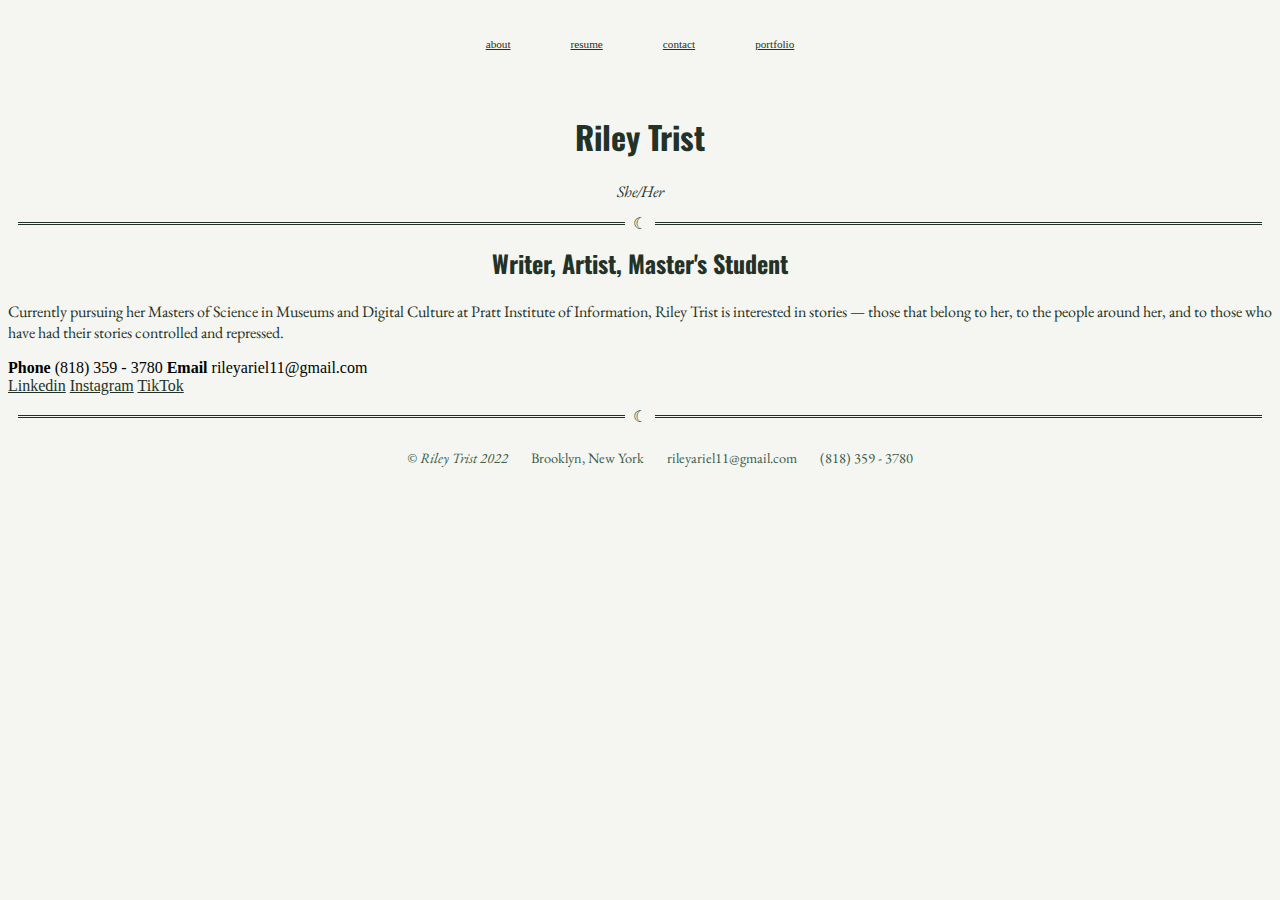
==== index.html @ dbdfa4a0 "Add files via upload" ====
<!DOCTYPE html>
<html lang="en">
  <head>
    <meta charset="utf-8">
    <meta name="viewport" content="width=device-width, initial-scale=1.0">
    <title>Riley Trist</title>

<link rel="preconnect" href="https://fonts.gstatic.com" crossorigin>
<link href="https://fonts.googleapis.com/css2?family=EB+Garamond&family=Josefin+Sans:wght@300&family=Oswald&display=swap" rel="stylesheet">
<link rel="preconnect" href="https://fonts.googleapis.com">
<link rel="preconnect" href="https://fonts.gstatic.com" crossorigin>
<link href="https://fonts.googleapis.com/css2?family=Oswald&display=swap" rel="stylesheet">
<link rel="stylesheet" href="./style.css">

 <ul class="header">
    <li><a href="./index.html">about</a></p>
    <li><a href="./resume.html">resume</a></p>
    <li><a href="./contact.html">contact</a></p>
    <li><a href="./portfolio.html">portfolio</a></p>
 </ul>
  </head>
  <body>
    <main>
        <h1>Riley Trist</h1>
       	 	<p class="pronouns"><em>She/Her</em></p>  
       	 	<p id="design"></p>
        <hr>
        <h2>Writer, Artist, Master's Student</h2>
        	<p>Currently pursuing her Masters of Science in Museums and Digital Culture at Pratt Institute of Information, Riley Trist is interested in stories — those that belong to her, to the people around her, and to those who have had their stories controlled and repressed.</p>
        <div class="contact">
       	 	<span><strong>Phone</strong> (818) 359 - 3780</span>
        	<span><strong>Email</strong> rileyariel11@gmail.com</span>
        </div>
        <div class="socials">
        	<span><a href="https://www.linkedin.com/in/rileytrist">Linkedin</a></span>
        	<span><a href="https://www.instagram.com/rileyarielart/">Instagram</a></span>
        	<span><a href="https://www.tiktok.com/@withlove.riley?lang=en">TikTok</a><span>
        </div>
    </main>
  </body>
  <footer>
  		<hr>
  		<div class="listing">
			<ul>
				<li><em>© Riley Trist 2022</em></li>
				<li>Brooklyn, New York</li>
				<li>rileyariel11@gmail.com</li>
				<li>(818) 359 - 3780</li>
			</ul>
		</div>
	</footer>
</html>
---- style.css ----
body {
	background-color: #F5F6F1;
	}
	
.header {
	list-style-type: none;
	text-align: center;
	padding: 0;
	margin: 0;
}

.header li {
	display: inline-block;
	font-size: .7em;
	padding: 20px;
}

h1 {
	text-align: center;
    font-family: 'Oswald', sans-serif;
    color: #233226;
    text-align: center;
}

.pronouns {
text-align: center;
}

hr {
  border-top: medium double #233226;
  overflow: visible;
  padding: 0;
  color: #233226;
  text-align: center;
  line-height: 1px;
  height: 1px; 
  font-size: 1em; 
  border-width: 1px 0;
  border-style: solid;
  border-color: #233226;
  margin: 20px 10px; 
}	


hr:after {
	content: "☾"; 
 	color: #233226;
  	display: inline; 
  	background-color: #F5F6F1;
 	padding: 0 0.5em; 
}

	

h2 {
	font-family: 'Oswald', sans-serif;
    color: #233226;
    text-align: center;
    }

p {
    font-family:'EB Garamond';
    color: #233226;
}

table {
    font-family: 'Oswald';
    font-size: .9em;
    background-color: #b1cdaf;
    padding: 20px;   
    border-radius: 15px;
    margin: 6px;  
    margin-left: auto;
    margin-right: auto;
    margin-top: 40px;
    margin-bottom: 40px;
}

th, td {
    border-bottom-style: solid;
    border-bottom-width: 1px;
    padding: 6px;  
    border-color: #b1cdaf;
    text-align: center;
}

ul {
    list-style: none;
}

.listing {
    font-family: 'EB Garamond';
    color: #3b5b49;
	padding: 0px;
	margin: 0;
    text-align: center;
}

.listing li {
	display: inline-block;
	font-size: .9em;
	padding: auto;
}


li {
    display: inline;
    margin: 10px;
    text-align: left;
}

.socials{
	display: inline-block;
	text-align: center;
	}

a:link {
    color: #233226;
}

a:visited {
    color: #513d2b;
}

a:hover {
    color: #948e73;
}
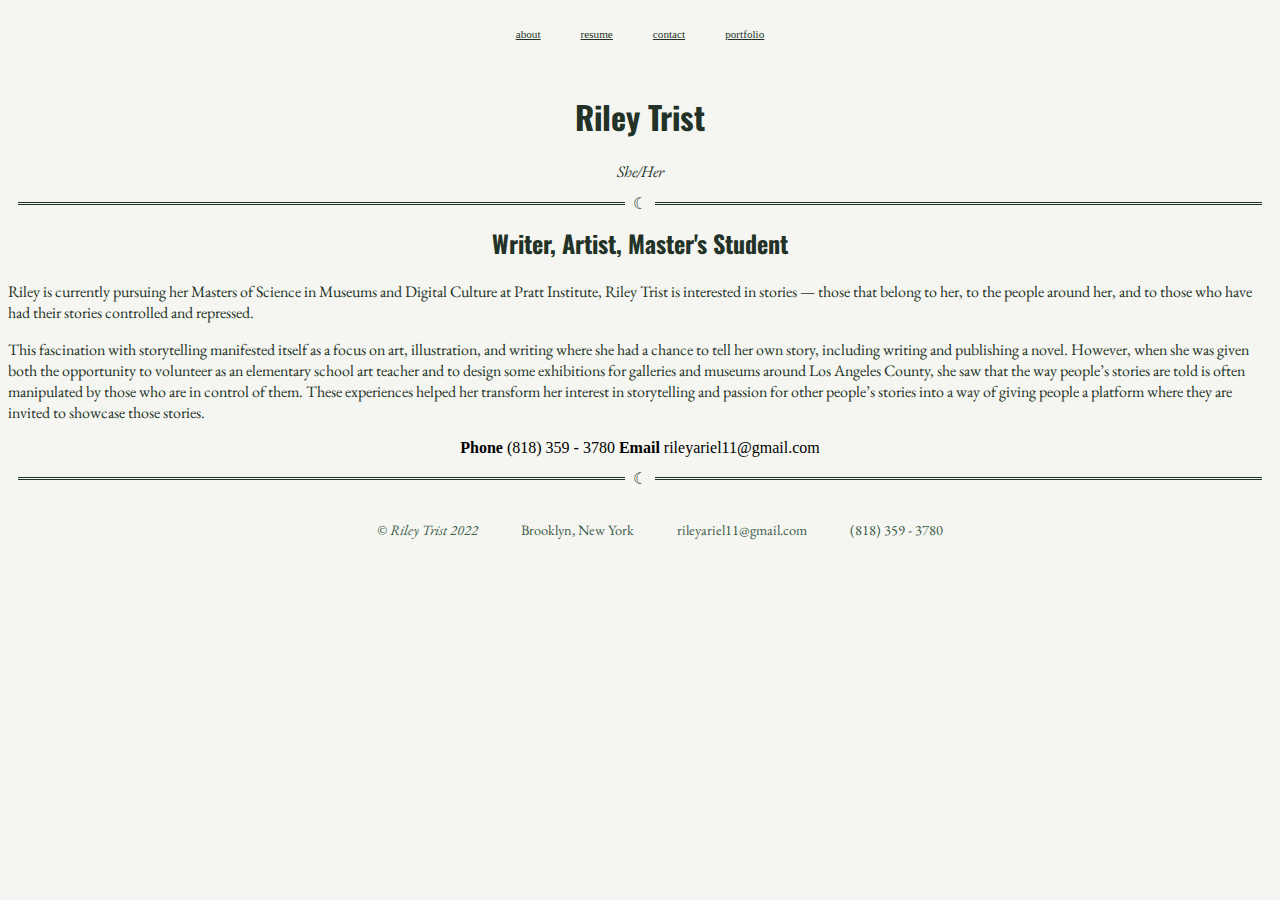
==== commit f64f71fb: "Add files via upload" ====
--- a/index.html
+++ b/index.html
@@ -26,16 +26,13 @@
        	 	<p id="design"></p>
         <hr>
         <h2>Writer, Artist, Master's Student</h2>
-        	<p>Currently pursuing her Masters of Science in Museums and Digital Culture at Pratt Institute of Information, Riley Trist is interested in stories — those that belong to her, to the people around her, and to those who have had their stories controlled and repressed.</p>
+        	<p>Riley is currently pursuing her Masters of Science in Museums and Digital Culture at Pratt Institute, Riley Trist is interested in stories — those that belong to her, to the people around her, and to those who have had their stories controlled and repressed.</p>
+        	<p>This fascination with storytelling manifested itself as a focus on art, illustration, and writing where she had a chance to tell her own story, including writing and publishing a novel. However, when she was given both the opportunity to volunteer as an elementary school art teacher and to design some exhibitions for galleries and museums around Los Angeles County, she saw that the way people’s stories are told is often manipulated by those who are in control of them. These experiences helped her transform her interest in storytelling and passion for other people’s stories into a way of giving people a platform where they are invited to showcase those stories.</p>
         <div class="contact">
        	 	<span><strong>Phone</strong> (818) 359 - 3780</span>
         	<span><strong>Email</strong> rileyariel11@gmail.com</span>
         </div>
-        <div class="socials">
-        	<span><a href="https://www.linkedin.com/in/rileytrist">Linkedin</a></span>
-        	<span><a href="https://www.instagram.com/rileyarielart/">Instagram</a></span>
-        	<span><a href="https://www.tiktok.com/@withlove.riley?lang=en">TikTok</a><span>
-        </div>
+        
     </main>
   </body>
   <footer>
--- a/style.css
+++ b/style.css
@@ -23,22 +23,22 @@
 }
 
 .pronouns {
-text-align: center;
+	text-align: center;
 }
 
 hr {
-  border-top: medium double #233226;
-  overflow: visible;
-  padding: 0;
-  color: #233226;
-  text-align: center;
-  line-height: 1px;
-  height: 1px; 
-  font-size: 1em; 
-  border-width: 1px 0;
-  border-style: solid;
-  border-color: #233226;
-  margin: 20px 10px; 
+ 	border-top: medium double #233226;
+ 	overflow: visible;
+	padding: 0;
+	color: #233226;
+ 	text-align: center;
+ 	line-height: 1px;
+ 	height: 1px; 
+ 	font-size: 1em; 
+ 	border-width: 1px 0;
+ 	border-style: solid;
+ 	border-color: #233226;
+ 	margin: 20px 10px; 
 }	
 
 
@@ -67,22 +67,32 @@
     font-family: 'Oswald';
     font-size: .9em;
     background-color: #b1cdaf;
-    padding: 20px;   
-    border-radius: 15px;
-    margin: 6px;  
+    padding: 80px;    
     margin-left: auto;
     margin-right: auto;
     margin-top: 40px;
     margin-bottom: 40px;
 }
 
-th, td {
-    border-bottom-style: solid;
-    border-bottom-width: 1px;
-    padding: 6px;  
-    border-color: #b1cdaf;
+.row {
+	display: flex;
+	
+}
+
+.column {
+	display: flex;
+	flex: 50%;
+	padding: 20px;
+}
+
+td {
+    text-align: left;
+    font-family: 'EB Garamond', serif; 
+}
+
+th {
     text-align: center;
-}
+    }
 
 ul {
     list-style: none;
@@ -94,20 +104,16 @@
 	padding: 0px;
 	margin: 0;
     text-align: center;
+    list-style-type: none;
 }
 
 .listing li {
 	display: inline-block;
 	font-size: .9em;
-	padding: auto;
+	padding: 20px;
 }
 
 
-li {
-    display: inline;
-    margin: 10px;
-    text-align: left;
-}
 
 .socials{
 	display: inline-block;
@@ -126,3 +132,9 @@
     color: #948e73;
 }
 
+.contact {
+	text-align: center;
+}
+
+
+
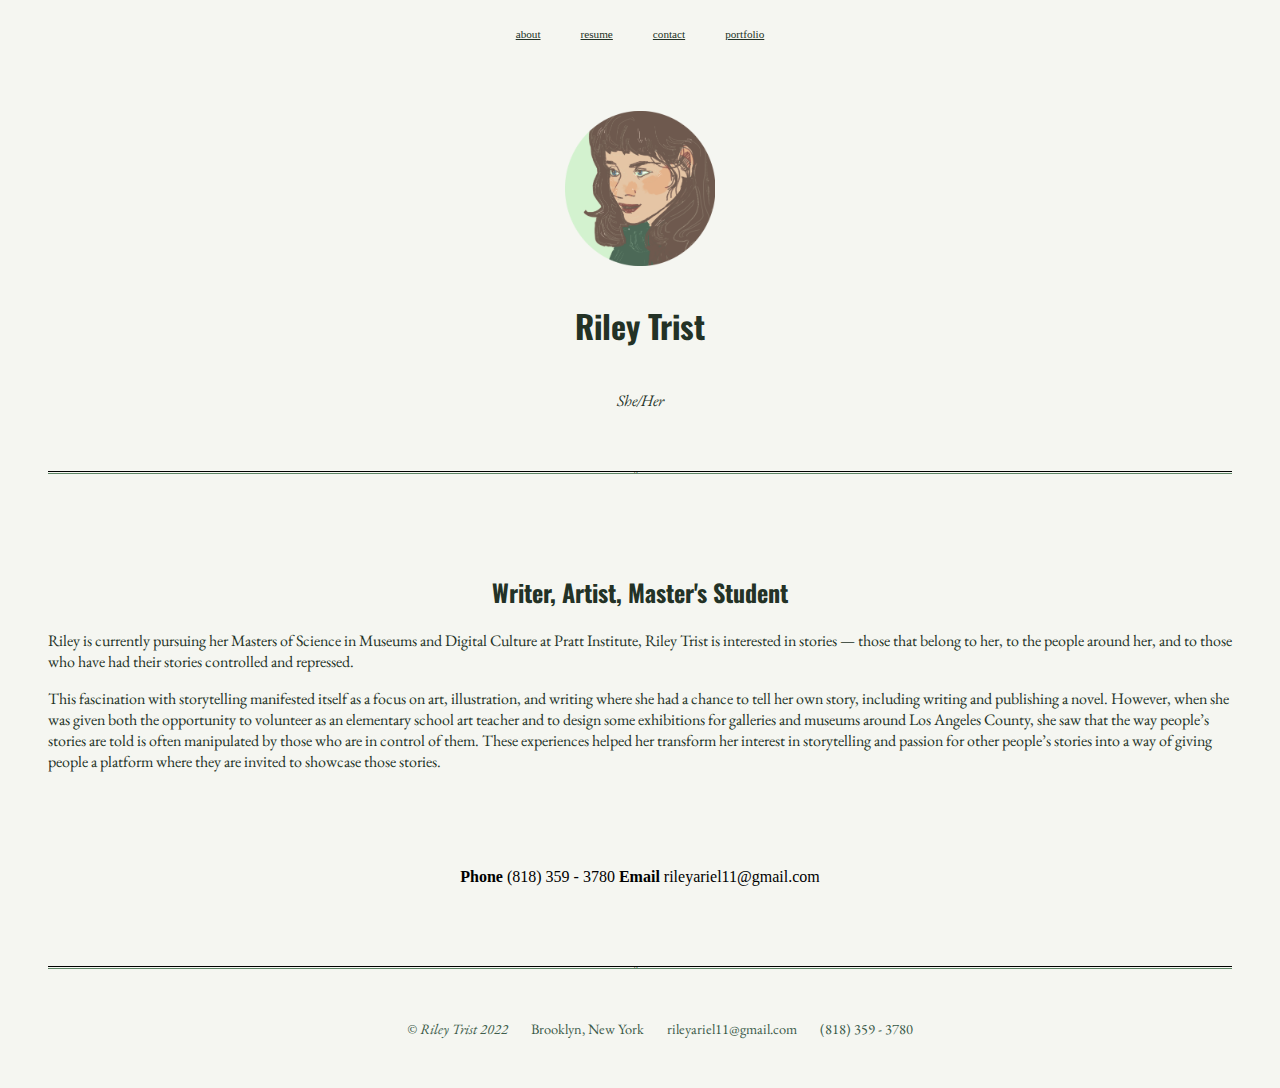
==== commit 2790526e: "Add files via upload" ====
--- a/index.html
+++ b/index.html
@@ -21,18 +21,23 @@
   </head>
   <body>
     <main>
+      <div class="me">
+        <img src="me.png" alt="picture of me" width="150" height="155">
+      </div>
         <h1>Riley Trist</h1>
-       	 	<p class="pronouns"><em>She/Her</em></p>  
+       	 	<p class="pronouns"><em>She/Her</em></p>
        	 	<p id="design"></p>
         <hr>
+        <div class="bio">
         <h2>Writer, Artist, Master's Student</h2>
         	<p>Riley is currently pursuing her Masters of Science in Museums and Digital Culture at Pratt Institute, Riley Trist is interested in stories — those that belong to her, to the people around her, and to those who have had their stories controlled and repressed.</p>
         	<p>This fascination with storytelling manifested itself as a focus on art, illustration, and writing where she had a chance to tell her own story, including writing and publishing a novel. However, when she was given both the opportunity to volunteer as an elementary school art teacher and to design some exhibitions for galleries and museums around Los Angeles County, she saw that the way people’s stories are told is often manipulated by those who are in control of them. These experiences helped her transform her interest in storytelling and passion for other people’s stories into a way of giving people a platform where they are invited to showcase those stories.</p>
+        </div>
         <div class="contact">
        	 	<span><strong>Phone</strong> (818) 359 - 3780</span>
         	<span><strong>Email</strong> rileyariel11@gmail.com</span>
         </div>
-        
+
     </main>
   </body>
   <footer>
@@ -46,4 +51,4 @@
 			</ul>
 		</div>
 	</footer>
-</html>+</html>
--- a/style.css
+++ b/style.css
@@ -1,7 +1,7 @@
 body {
 	background-color: #F5F6F1;
 	}
-	
+
 .header {
 	list-style-type: none;
 	text-align: center;
@@ -15,6 +15,20 @@
 	padding: 20px;
 }
 
+.me {
+	text-align:center;
+	padding-top: 40px;
+	padding-bottom: 10px;
+}
+
+.bio {
+	padding: 40px;
+}
+
+.projects, .education, .experience {
+	padding: 40px;
+}
+
 h1 {
 	text-align: center;
     font-family: 'Oswald', sans-serif;
@@ -24,33 +38,27 @@
 
 .pronouns {
 	text-align: center;
+	padding: 20px;
 }
 
 hr {
- 	border-top: medium double #233226;
- 	overflow: visible;
-	padding: 0;
-	color: #233226;
  	text-align: center;
  	line-height: 1px;
- 	height: 1px; 
- 	font-size: 1em; 
  	border-width: 1px 0;
- 	border-style: solid;
  	border-color: #233226;
- 	margin: 20px 10px; 
-}	
+ 	margin: 40px 40px;
+}
 
 
 hr:after {
-	content: "☾"; 
+	content: "☾";
  	color: #233226;
-  	display: inline; 
+  	display: inline;
   	background-color: #F5F6F1;
- 	padding: 0 0.5em; 
+ 	padding: 10px;
 }
 
-	
+
 
 h2 {
 	font-family: 'Oswald', sans-serif;
@@ -67,27 +75,33 @@
     font-family: 'Oswald';
     font-size: .9em;
     background-color: #b1cdaf;
-    padding: 80px;    
+    padding: 60px;
     margin-left: auto;
     margin-right: auto;
     margin-top: 40px;
     margin-bottom: 40px;
 }
 
+.pictures {
+background-color: #F5F6F1;
+}
+
+
 .row {
 	display: flex;
-	
+	align-items: center;
+	justify-content: center;
 }
 
 .column {
 	display: flex;
-	flex: 50%;
-	padding: 20px;
+	padding: 25px;
+	flex-wrap: wrap;
 }
 
 td {
     text-align: left;
-    font-family: 'EB Garamond', serif; 
+    font-family: 'EB Garamond', serif;
 }
 
 th {
@@ -101,24 +115,22 @@
 .listing {
     font-family: 'EB Garamond';
     color: #3b5b49;
-	padding: 0px;
-	margin: 0;
     text-align: center;
     list-style-type: none;
+		margin-top: 40px;
+		margin-bottom: 40px;
 }
 
 .listing li {
-	display: inline-block;
+	display: inline-flex;
 	font-size: .9em;
-	padding: 20px;
+	padding: 10px;
 }
-
-
 
 .socials{
 	display: inline-block;
 	text-align: center;
-	}
+}
 
 a:link {
     color: #233226;
@@ -134,7 +146,5 @@
 
 .contact {
 	text-align: center;
+	padding: 40px;
 }
-
-
-
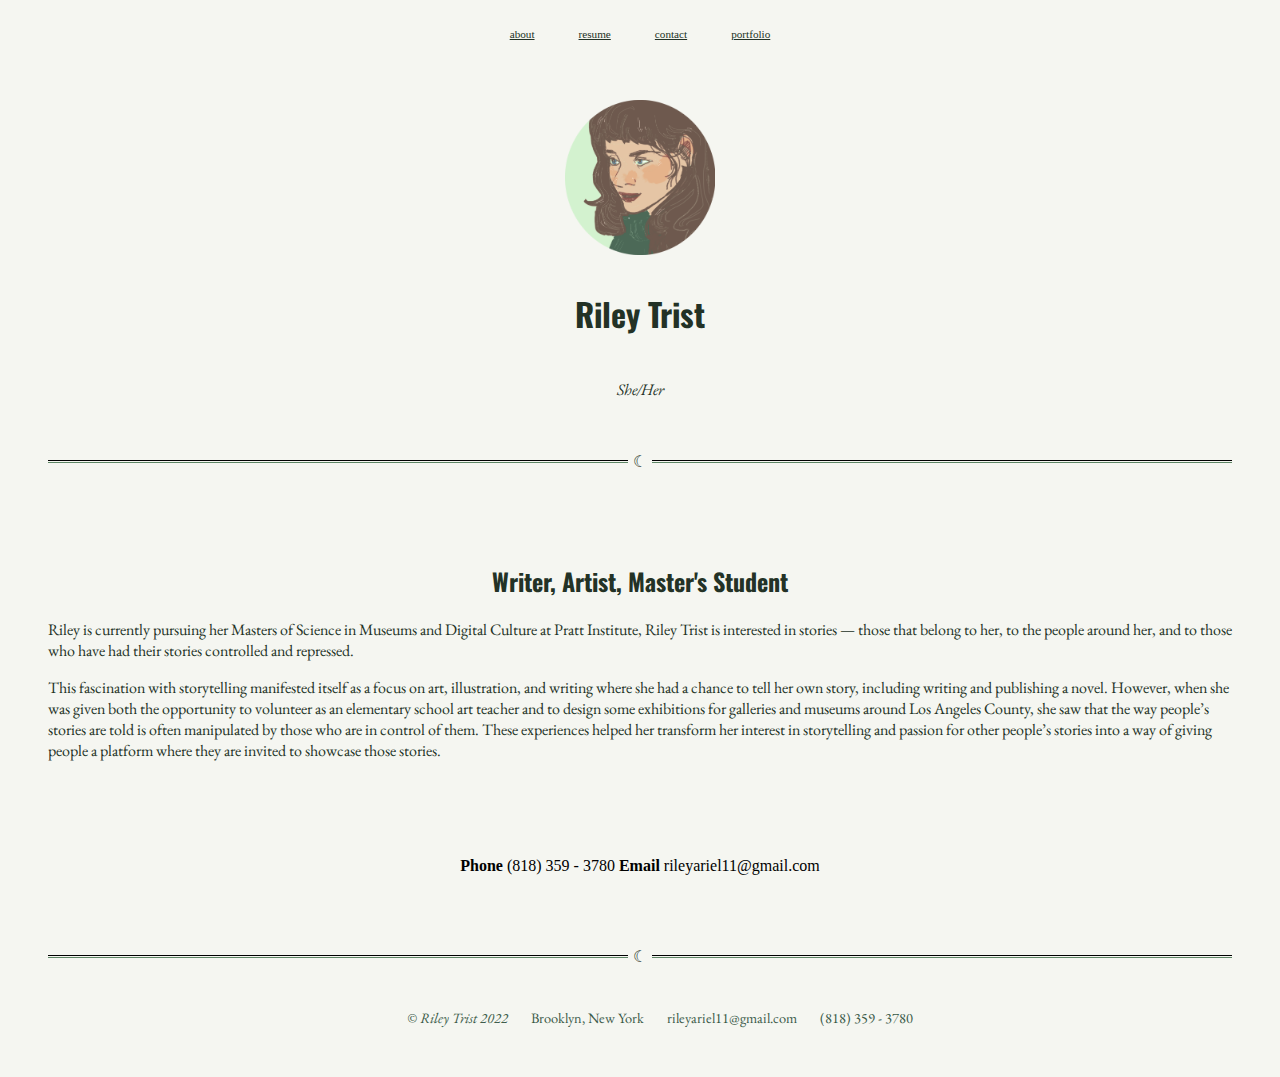
==== commit 19491cde: "Add files via upload" ====
--- a/index.html
+++ b/index.html
@@ -1,9 +1,10 @@
 <!DOCTYPE html>
 <html lang="en">
-  <head>
+<head>
     <meta charset="utf-8">
     <meta name="viewport" content="width=device-width, initial-scale=1.0">
     <title>Riley Trist</title>
+
 
 <link rel="preconnect" href="https://fonts.gstatic.com" crossorigin>
 <link href="https://fonts.googleapis.com/css2?family=EB+Garamond&family=Josefin+Sans:wght@300&family=Oswald&display=swap" rel="stylesheet">
@@ -13,21 +14,21 @@
 <link rel="stylesheet" href="./style.css">
 
  <ul class="header">
-    <li><a href="./index.html">about</a></p>
-    <li><a href="./resume.html">resume</a></p>
-    <li><a href="./contact.html">contact</a></p>
-    <li><a href="./portfolio.html">portfolio</a></p>
+    <li><a href="./index.html">about</a></li>
+    <li><a href="./resume.html">resume</a></li>
+    <li><a href="./contact.html">contact</a></li>
+    <li><a href="./portfolio.html">portfolio</a></li>
  </ul>
-  </head>
-  <body>
-    <main>
-      <div class="me">
+ <div class="me">
         <img src="me.png" alt="picture of me" width="150" height="155">
       </div>
         <h1>Riley Trist</h1>
        	 	<p class="pronouns"><em>She/Her</em></p>
        	 	<p id="design"></p>
-        <hr>
+</head>
+<hr>
+<body>
+    <main>
         <div class="bio">
         <h2>Writer, Artist, Master's Student</h2>
         	<p>Riley is currently pursuing her Masters of Science in Museums and Digital Culture at Pratt Institute, Riley Trist is interested in stories — those that belong to her, to the people around her, and to those who have had their stories controlled and repressed.</p>
@@ -40,15 +41,15 @@
 
     </main>
   </body>
+  <hr>
   <footer>
-  		<hr>
   		<div class="listing">
-			<ul>
+			<ol>
 				<li><em>© Riley Trist 2022</em></li>
 				<li>Brooklyn, New York</li>
 				<li>rileyariel11@gmail.com</li>
 				<li>(818) 359 - 3780</li>
-			</ul>
+			</ol>
 		</div>
 	</footer>
 </html>
--- a/style.css
+++ b/style.css
@@ -13,6 +13,15 @@
 	display: inline-block;
 	font-size: .7em;
 	padding: 20px;
+}
+
+.writing {
+	list-style-type: none;
+	padding: 60px;
+}
+
+.writing li {
+	list-style-type: none;
 }
 
 .me {
@@ -42,6 +51,7 @@
 }
 
 hr {
+ 	overflow: visible;
  	text-align: center;
  	line-height: 1px;
  	border-width: 1px 0;
@@ -54,8 +64,8 @@
 	content: "☾";
  	color: #233226;
   	display: inline;
-  	background-color: #F5F6F1;
- 	padding: 10px;
+ 	background-color: #F5F6F1;
+ 	padding: 5px;
 }
 
 
@@ -83,20 +93,21 @@
 }
 
 .pictures {
-background-color: #F5F6F1;
+	background-color: #F5F6F1;
+	text-align: left;
+	font-size: 30px;
+	color: #233226;
 }
 
-
 .row {
+	flex-wrap: wrap;
 	display: flex;
 	align-items: center;
 	justify-content: center;
 }
 
 .column {
-	display: flex;
 	padding: 25px;
-	flex-wrap: wrap;
 }
 
 td {
@@ -104,9 +115,18 @@
     font-family: 'EB Garamond', serif;
 }
 
+.left {
+	text-align: right;
+}
+
+.right {
+	text-align: left;
+}
+
 th {
     text-align: center;
-    }
+		padding: 20px;
+}
 
 ul {
     list-style: none;
@@ -148,3 +168,5 @@
 	text-align: center;
 	padding: 40px;
 }
+
+
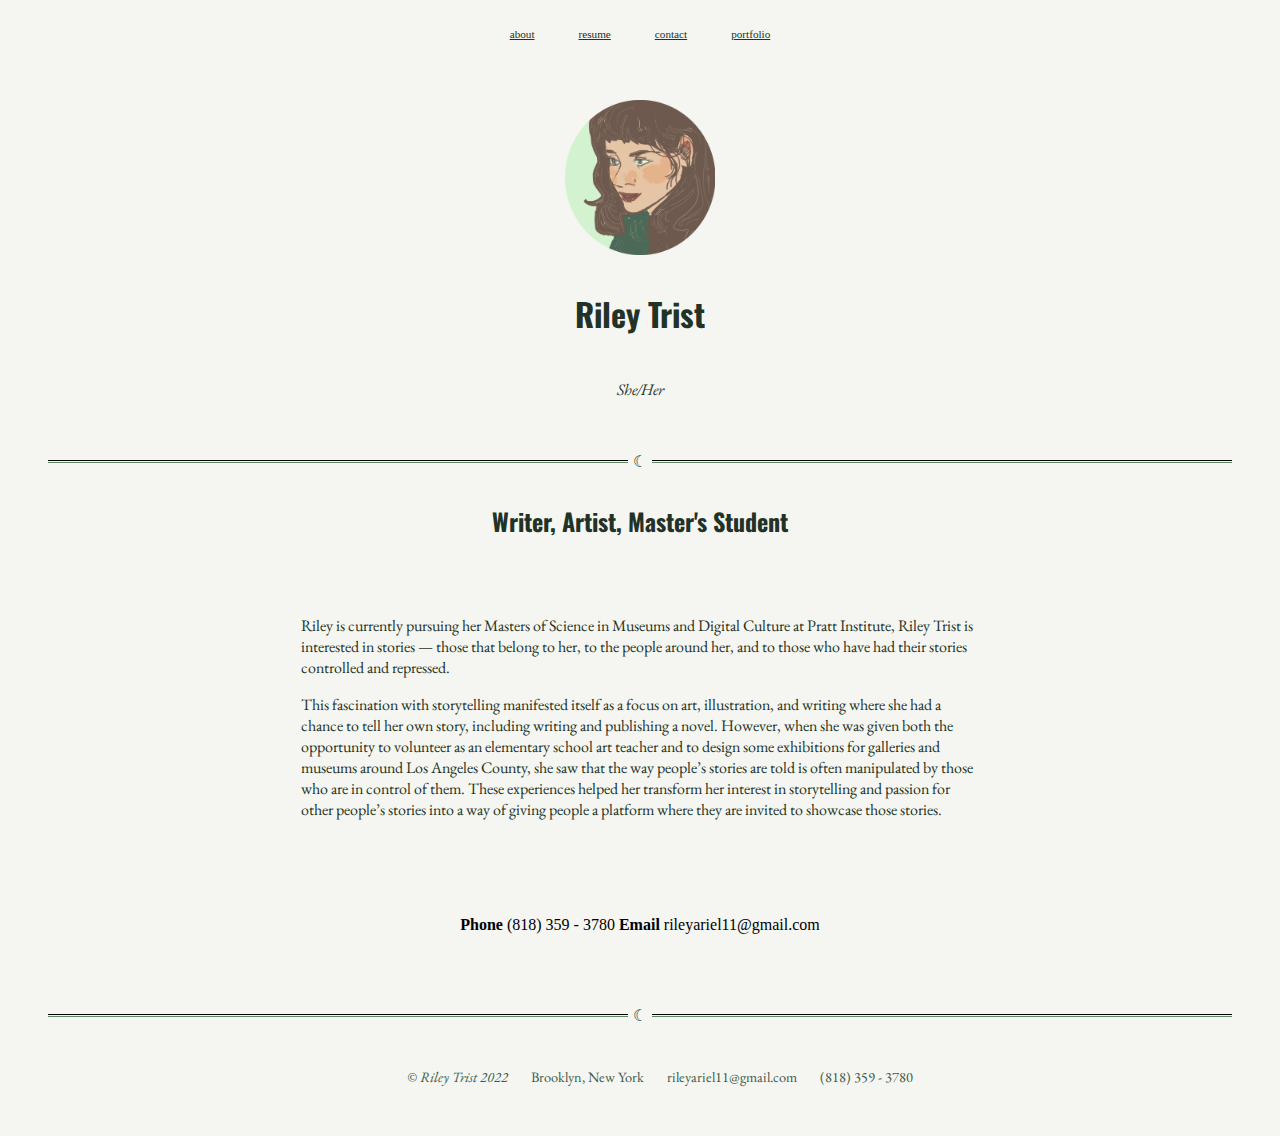
==== commit edf6aaaa: "Add files via upload" ====
--- a/index.html
+++ b/index.html
@@ -23,14 +23,13 @@
         <img src="me.png" alt="picture of me" width="150" height="155">
       </div>
         <h1>Riley Trist</h1>
-       	 	<p class="pronouns"><em>She/Her</em></p>
-       	 	<p id="design"></p>
+       	 	<p id="pronouns"><em>She/Her</em></p>
 </head>
 <hr>
 <body>
     <main>
+        <h2>Writer, Artist, Master's Student</h2>
         <div class="bio">
-        <h2>Writer, Artist, Master's Student</h2>
         	<p>Riley is currently pursuing her Masters of Science in Museums and Digital Culture at Pratt Institute, Riley Trist is interested in stories — those that belong to her, to the people around her, and to those who have had their stories controlled and repressed.</p>
         	<p>This fascination with storytelling manifested itself as a focus on art, illustration, and writing where she had a chance to tell her own story, including writing and publishing a novel. However, when she was given both the opportunity to volunteer as an elementary school art teacher and to design some exhibitions for galleries and museums around Los Angeles County, she saw that the way people’s stories are told is often manipulated by those who are in control of them. These experiences helped her transform her interest in storytelling and passion for other people’s stories into a way of giving people a platform where they are invited to showcase those stories.</p>
         </div>
--- a/style.css
+++ b/style.css
@@ -45,7 +45,7 @@
     text-align: center;
 }
 
-.pronouns {
+#pronouns {
 	text-align: center;
 	padding: 20px;
 }
@@ -90,6 +90,8 @@
     margin-right: auto;
     margin-top: 40px;
     margin-bottom: 40px;
+		min-width: 200px;
+		min-height: 300px;
 }
 
 .pictures {
@@ -97,6 +99,11 @@
 	text-align: left;
 	font-size: 30px;
 	color: #233226;
+}
+
+.writing, .bio, .education, .experience, .projects {
+	margin-left: 20%;
+	margin-right: 20%;
 }
 
 .row {
@@ -108,6 +115,10 @@
 
 .column {
 	padding: 25px;
+}
+
+#find-writing{
+	width: 400px;
 }
 
 td {
@@ -168,5 +179,3 @@
 	text-align: center;
 	padding: 40px;
 }
-
-
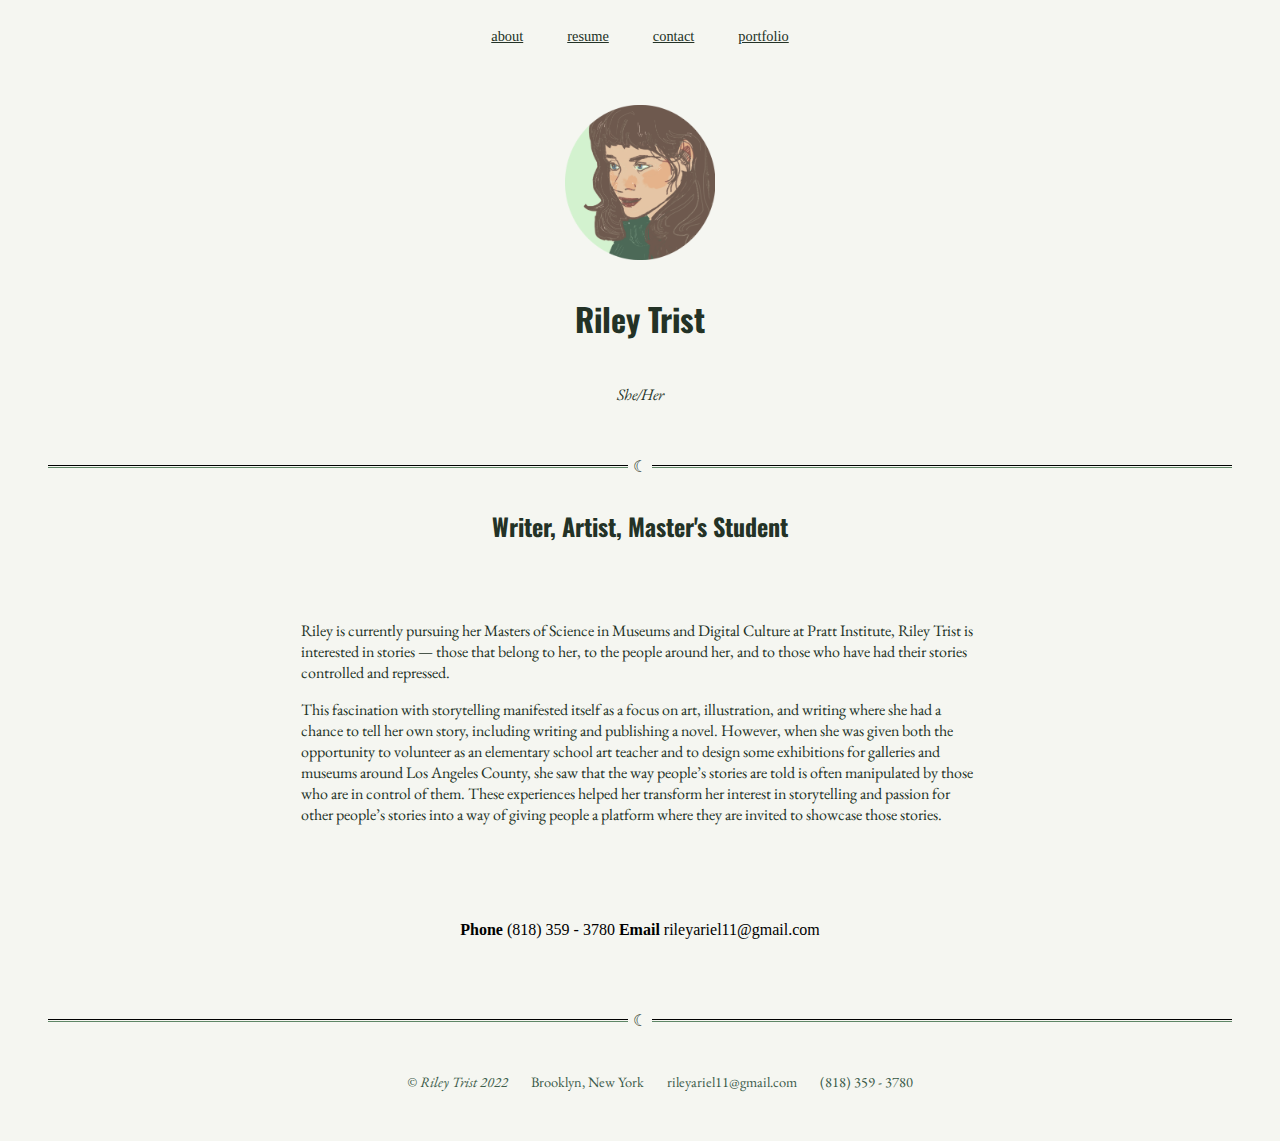
==== commit 76813346: "Add files via upload" ====
--- a/index.html
+++ b/index.html
@@ -13,6 +13,7 @@
 <link href="https://fonts.googleapis.com/css2?family=Oswald&display=swap" rel="stylesheet">
 <link rel="stylesheet" href="./style.css">
 
+</head>
  <ul class="header">
     <li><a href="./index.html">about</a></li>
     <li><a href="./resume.html">resume</a></li>
@@ -24,9 +25,9 @@
       </div>
         <h1>Riley Trist</h1>
        	 	<p id="pronouns"><em>She/Her</em></p>
-</head>
-<hr>
-<body>
+
+<hr />
+
     <main>
         <h2>Writer, Artist, Master's Student</h2>
         <div class="bio">
@@ -39,8 +40,8 @@
         </div>
 
     </main>
-  </body>
-  <hr>
+
+  <hr />
   <footer>
   		<div class="listing">
 			<ol>
--- a/style.css
+++ b/style.css
@@ -11,7 +11,7 @@
 
 .header li {
 	display: inline-block;
-	font-size: .7em;
+	font-size: .9em;
 	padding: 20px;
 }
 
@@ -104,6 +104,7 @@
 .writing, .bio, .education, .experience, .projects {
 	margin-left: 20%;
 	margin-right: 20%;
+	min-width: 300px;
 }
 
 .row {
